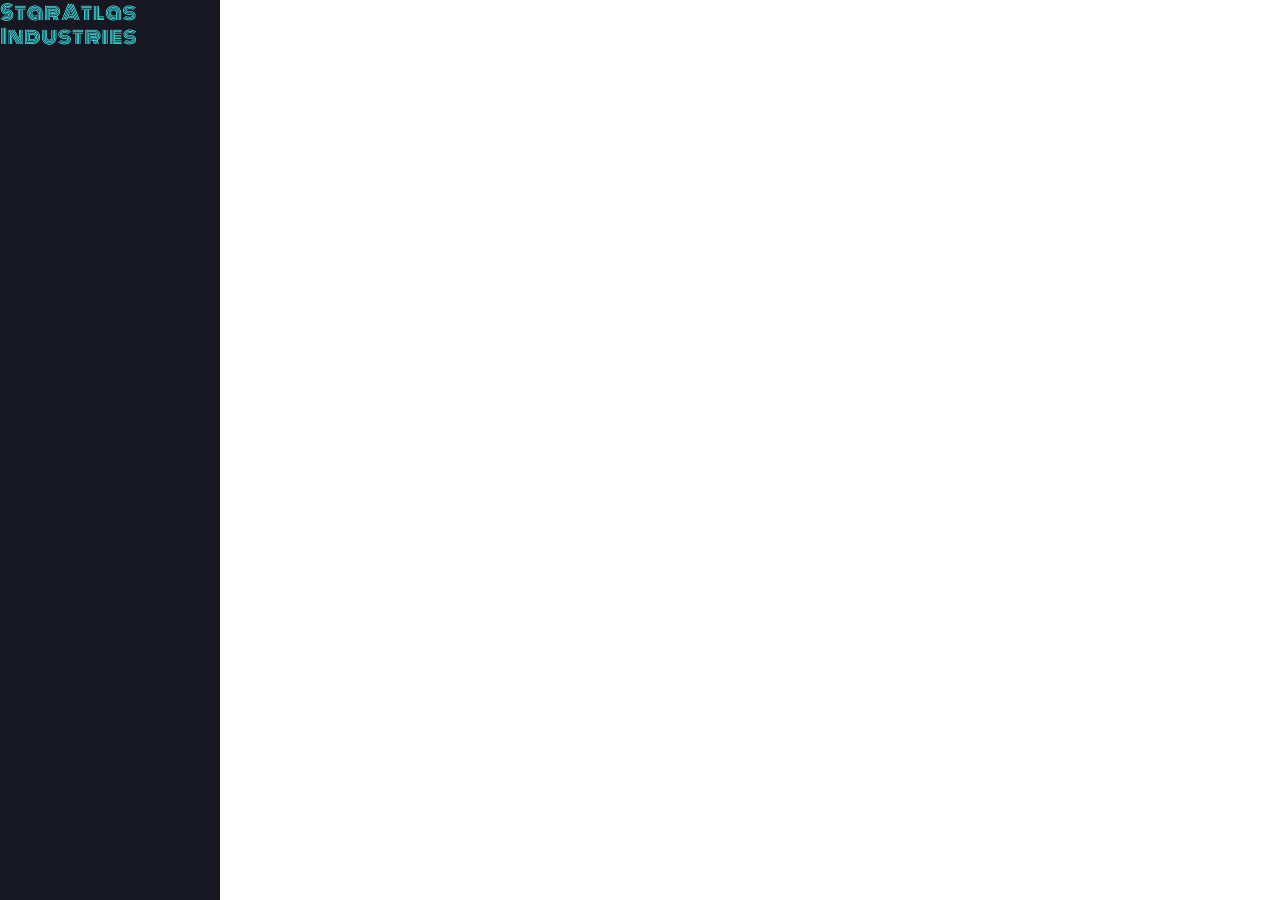
==== index.html @ be8d3963 "last update" ====
<!doctype html>
<html class="no-js" lang="es">
<head>
	<meta charset="utf-8">
	<meta http-equiv="x-ua-compatible" content="ie=edge">
	<title>StarAtlas Industries Dashboard Design</title>
	<meta name="description" content="">
	<meta name="viewport" content="width=device-width, initial-scale=1, shrink-to-fit=no">
	<link href="assets/images/logo/favicon.png" rel="shortcut icon" type="image/x-icon">

	<!--stylesheet-->
	<!--bootstrap css-->
	<link rel="stylesheet" href="assets/css/bootstrap.min.css">
	<link rel="stylesheet" href="assets/css/animate.min.css">
	<!--fontawesome css-->
	<link rel="stylesheet" href="https://cdnjs.cloudflare.com/ajax/libs/font-awesome/4.7.0/css/font-awesome.min.css">
	<!--jquery css-->
	<script src="assets/css/jquery-ui.min.css"></script>
	<!--carousel css-->
	<link rel="stylesheet" href="assets/css/owl.carousel.min.css">
	<script src=""></script>
	<link rel="stylesheet" href="assets/css/owl.theme.default.min.css">
	<!--style css-->
	<link rel="stylesheet" href="assets/css/style.css">

	<link rel="stylesheet" href="assets/css/responsive.css">

</head>

<body id="page-top">

	<!-- Full body ara  -->
	<div class="full_body_area">
		<!-- Left Menu  -->
		<div class="left_site_menu_area">
			<div class="logo">
				<a href="index.html">
					<img src="assets/images/logo/logo.png" alt="">
				</a>
			</div>
		</div>
		<!-- Left Menu  -->
		<!-- Right side content -->
		<div class="right_body_content">

		</div>
		<!-- Right side content -->
	</div>
	<!-- Full body ara  -->

	<!--jquery js-->
	<script src="assets/js/jquery.js"></script>
	<!--jquery ui js-->
	<script src="assets/js/jquery-ui.min.js"></script>
	<!--bootstrap js-->
	<script src="assets/js/bootstrap.bundle.min.js"></script>
	<!--carousel js-->
	<script src="assets/js/owl.carousel.min.js"></script>
	<!-- isotope -->
	<script src="assets/js/isotope.pkgd.min.js"></script>
	<!--custom js-->
	<script src="assets/js/custom.js"></script>
</body>

</html>
---- assets/css/style.css ----
body {
  margin: 0;
  padding: 0;
  font-family: 'Muli' !important;
  top:0 !important;
  font-size: 16px;
  font-weight: 400;
}

html, body, div, span, applet, object, iframe,
h1, h2, h3, h4, h5, h6, p, blockquote, pre,
a, abbr, acronym, address, big, cite, code,
del, dfn, em, img, ins, kbd, q, s, samp,
small, strike, strong, sub, sup, tt, var,
b, u, i, center,
dl, dt, dd, ol, ul, li,
fieldset, form, label, legend,
table, caption, tbody, tfoot, thead, tr, th, td,
article, aside, canvas, details, embed,
figure, figcaption, footer, header, hgroup,
menu, nav, output, ruby, section, summary,
time, mark, audio, video {
  margin: 0;
  padding: 0;
  border: 0;
  font-size: 100%;
  vertical-align: baseline; }

article, aside, details, figcaption, figure,
footer, header, hgroup, menu, nav, section {
  display: block; }

ol, ul {
  list-style: none; }

blockquote, q {
  quotes: none; }

blockquote:before, blockquote:after,
q:before, q:after {
  content: '';
  content: none; }

table {
  border-collapse: collapse;
  border-spacing: 0; }

h1 {
  margin: 0;
  padding: 0;
  list-style: none; }
h3 {
  margin: 0;
  padding: 0;
  list-style: none; }

h4 {
  margin: 0;
  padding: 0;
  list-style: none; }

h5 {
  margin: 0;
  padding: 0;
  list-style: none; }

h6 {
  margin: 0;
  padding: 0;
  list-style: none; }

p {
  margin: 0;
  padding: 0;
  list-style: none; }

ul {
  margin: 0;
  padding: 0;
  list-style: none; }

li {
  margin: 0;
  padding: 0;
  list-style: none; }

a {
  margin: 0;
  padding: 0;
  list-style: none;
  outline: none !important;
  text-decoration: none !important; 
}

input {
  outline: none !important; 
}

button {
  outline: none !important; 
}
img{
  max-width: 100%;
  height: auto;
}
.sp{
  padding-top: 110px;
  padding-bottom: 110px;
}
h1{
  font-size: 30px;
  font-weight: 900;
  line-height: normal;
  letter-spacing: 0.43px;
  color: #101820;
  margin-bottom: 17.6px;
  text-transform: uppercase;
}
h1 span{
  color: #00c1d5;
}
p{
  font-size: 16px;
  font-weight: normal;
  font-stretch: normal;
  font-style: normal;
  line-height: 1.28;
  letter-spacing: 0.26px;
  color: #101820;
}
p strong {
	color: #101820;
	font-size: 18px;
	padding-bottom: 8px;
	display: inline-block;
}
.bg_white{
  background-color: white;
}
.pt_0{
  padding-top: 0px;
}
.pb_0{
  padding-bottom: 0px;
}
.small_button a {
	font-family: Muli;
	font-size: 16px;
	font-weight: bold;
	font-stretch: normal;
	font-style: normal;
	line-height: normal;
	letter-spacing: normal;
	text-align: center;
	color: #ffffff;
	border-radius: 4px;
	background-color: #00c1d5;
	padding: 8px 27px;
	border-color: #00c1d5;
	margin-top: 15px !important;
	transition: 0.5s;
	display: inline-block;
}
.small_button a:hover{
	background-color: #101820;
}
#page-top {
    overflow-x: hidden !important;
    overflow-y: scroll !important;
}

/* Header Css  */
.left_site_menu_area {
	width: 220px;
	overflow: hidden;
	height: 100vh;
	background: #171721;
	position: fixed;
	z-index: 1;
	top: 0;
}

.right_body_content {
	width: calc(100% - 220px);
	height: 100%;
	background: #FCFBFE;
}
---- assets/css/responsive.css ----
@media all and (min-width: 1700px) {
	.container{
		max-width: 1440px;
	}

}
@media all and (max-width: 1266px) {
	.main_manu ul li a {
		font-size: 14px;
		margin-right: 25px;
	}

}
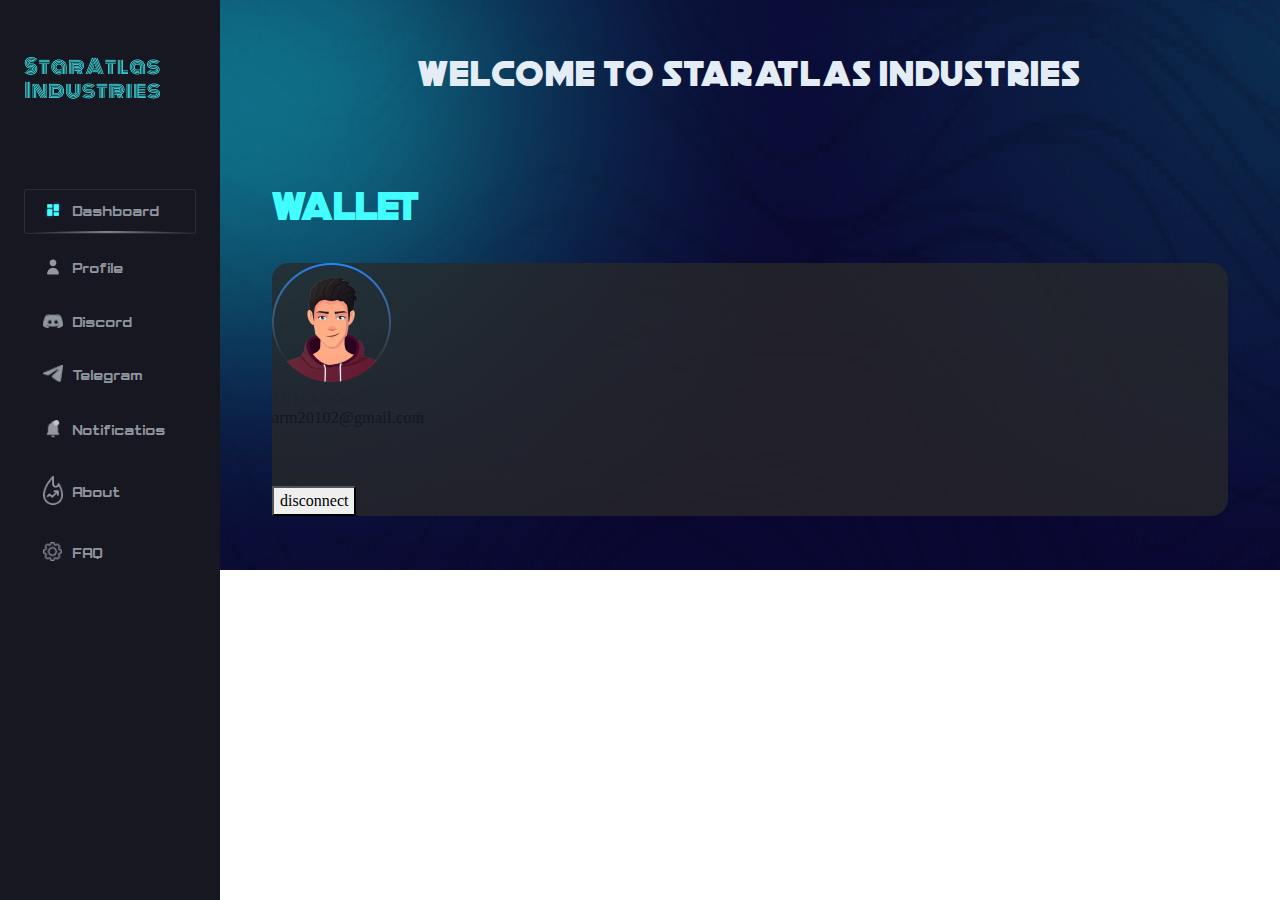
==== commit b93fe5b2: "last update" ====
--- a/index.html
+++ b/index.html
@@ -1,5 +1,6 @@
 <!doctype html>
 <html class="no-js" lang="es">
+
 <head>
 	<meta charset="utf-8">
 	<meta http-equiv="x-ua-compatible" content="ie=edge">
@@ -20,6 +21,10 @@
 	<link rel="stylesheet" href="assets/css/owl.carousel.min.css">
 	<script src=""></script>
 	<link rel="stylesheet" href="assets/css/owl.theme.default.min.css">
+	<!-- Google fonts  -->
+	<link href="https://fonts.googleapis.com/css2?family=Bebas+Neue&display=swap" rel="stylesheet">
+	<!-- Fonts Css  -->
+	<link rel="stylesheet" href="assets/fonts/fonts.css">
 	<!--style css-->
 	<link rel="stylesheet" href="assets/css/style.css">
 
@@ -33,16 +38,93 @@
 	<div class="full_body_area">
 		<!-- Left Menu  -->
 		<div class="left_site_menu_area">
-			<div class="logo">
-				<a href="index.html">
-					<img src="assets/images/logo/logo.png" alt="">
-				</a>
+			<div class="left_menu_area_content">
+				<div class="logo">
+					<a href="index.html">
+						<img src="assets/images/logo/logo.png" alt="">
+					</a>
+				</div>
+				<div class="menu">
+					<ul>
+						<li><a class="active" href="#"><span><img src="assets/images/icon/dashboard-icon.png" alt="Icon"></span>Dashboard</a></li>
+						<li><a href="#"><span><img src="assets/images/icon/icon-2.png" alt="Icon"></span>Profile</a></li>
+						<li><a href="#"><span><img src="assets/images/icon/icon-3.png" alt="Icon"></span>Discord</a></li>
+						<li><a href="#"><span><img src="assets/images/icon/icon-4.png" alt="Icon"></span>Telegram</a></li>
+						<li><a href="#"><span><img src="assets/images/icon/icon-5.png" alt="Icon"></span>Notificatios</a></li>
+						<li><a href="#"><span><img src="assets/images/icon/icon-6.png" alt="Icon"></span>About</a></li>
+						<li><a href="#"><span><img src="assets/images/icon/icon-7.png" alt="Icon"></span>FAQ</a></li>
+					</ul>
+				</div>
 			</div>
 		</div>
 		<!-- Left Menu  -->
 		<!-- Right side content -->
 		<div class="right_body_content">
+			<div class="right_content_full_body">
+				<!-- Top tite  -->
+				<div class="top_title">
+					<div class="container-fluid">
+						<div class="row">
+							<div class="col-12">
+								<div class="top_content text-center">
+									<h2>Welcome to StarAtlas Industries</h2>
+								</div>
+							</div>
+						</div>
+					</div>
+				</div>
+				<!-- Top tite  -->
+				<!-- wallet -->
+				<div class="wallet">
+					<div class="container">
+						<div class="row">
+							<div class="col-12">
+								<div class="title">
+									<h2>wallet</h2>
+								</div>
+							</div>
+						</div>
+					</div>
+				</div>
+				<!-- wallet -->
+				<div class="wallet_profile_section">
+					<div class="container">
+						<div class="row">
+							<div class="col-12">
+								<div class="wallet_area_full">
+									<div class="wallet_profile_area">
+										<!-- Profile Image  -->
+										<div class="profile_image_area">
+											<div class="profile_image">
+												<img src="assets/images/icon/profile-image.png" alt="Image">
+											</div>
+											<div class="profile_content">
+												<h2>MD> Michel</h2>
+												<p>arm20102@gmail.com</p>
+											</div>
+										</div>
+										<!-- Profile Image  -->
+										<div class="profile_desc">
+											<h2>168652658765183</h2>
+											<h4>Your Wallet Connected :</h4>
+											<h5>uytavwjchbaocuhqbwkjhbpoiausbclakjsbcoaiusybc</h5>
+											<button>disconnect</button>
+										</div>
+									</div>
+									<div class="wallet_profile_money">
+										<!-- Single Item  -->
+										<div class="wallet_single_item">
 
+										</div>
+										<!-- Single Item  -->
+									</div>
+								</div>
+							</div>
+						</div>
+					</div>
+				</div>
+
+			</div>
 		</div>
 		<!-- Right side content -->
 	</div>
--- a/assets/fonts/fonts.css
+++ b/assets/fonts/fonts.css
@@ -0,0 +1,16 @@
+@font-face {
+    font-family: 'Striker';
+    src: url('Striker.woff2') format('woff2'),
+        url('Striker.woff') format('woff');
+    font-weight: normal;
+    font-style: normal;
+    font-display: swap;
+}
+@font-face {
+    font-family: 'Death Star';
+    src: url('DeathStar.woff2') format('woff2'),
+        url('DeathStar.woff') format('woff');
+    font-weight: normal;
+    font-style: normal;
+    font-display: swap;
+}
--- a/assets/css/style.css
+++ b/assets/css/style.css
@@ -169,6 +169,8 @@
     overflow-y: scroll !important;
 }
 
+/* font-family: 'Bebas Neue', cursive; */
+
 /* Header Css  */
 .left_site_menu_area {
 	width: 220px;
@@ -178,10 +180,96 @@
 	position: fixed;
 	z-index: 1;
 	top: 0;
-}
-
+	left: 0;
+	
+}
+.left_menu_area_content{
+  padding: 24px;
+}
 .right_body_content {
 	width: calc(100% - 220px);
 	height: 100%;
-	background: #FCFBFE;
+}
+.full_body_area {
+	background: url(../images/banner/hero-banner.png) repeat scroll;
+	display: -webkit-box;
+	display: -ms-flexbox;
+	display: flex;
+	-webkit-box-pack: flex-end;
+	-ms-flex-pack: flex-end;
+	justify-content: flex-end;
+	overflow: hidden;
+	background-size: cover;
+	background-position: center center;
+}
+.logo {
+	padding-top: 30px;
+	margin-bottom: 80px;
+}
+.right_content_full_body {
+	padding: 54px 40px;
+}
+.menu ul li a {
+	display: flex;
+	align-items: center;
+	font-family: 'Striker';
+	text-transform: capitalize;
+	color: rgba(228, 237, 245, 0.6);
+	font-size: 10px;
+	padding: 10px 18px;
+	margin-bottom: 12px;
+  transition: 0.6s;
+  border: 1px solid transparent;
+	box-sizing: border-box;
+}
+.menu ul li a span {
+	width: 20px;
+	margin-right: 9px;
+}
+.menu ul li a img {
+	width: 20px;
+}
+
+.active {
+	border: 1px solid rgba(228, 237, 245, 0.1) !important;
+	box-sizing: border-box;
+	border-radius: 3px;
+	background: url(../images/icon/hover-line.png) no-repeat scroll;
+	background-size: 100%;
+	background-position: bottom left;
+}
+
+.menu ul li a:hover {
+  border: 1px solid rgba(228, 237, 245, 0.1);
+	box-sizing: border-box;
+	border-radius: 3px;
+	background: url(../images/icon/hover-line.png) no-repeat scroll;
+	background-size: 100%;
+	background-position: bottom left;
+  transition: 0.6s;
+}
+
+.top_content h2 {
+	font-family: 'Death Star';
+	text-align: center;
+	letter-spacing: 0.05em;
+	text-transform: capitalize;
+	color: #E4EDF5;
+	font-size: 35px;
+}
+.wallet {
+	padding-top: 88px;
+  padding-bottom: 33px;
+}
+.title h2 {
+	font-family: 'Death Star';
+	font-style: normal;
+	font-weight: 400;
+	font-size: 40px;
+	line-height: 46px;
+	color: #43FEFF;
+}
+.wallet_area_full {
+	background: rgba(41, 41, 41, 0.76);
+	border-radius: 17px;
 }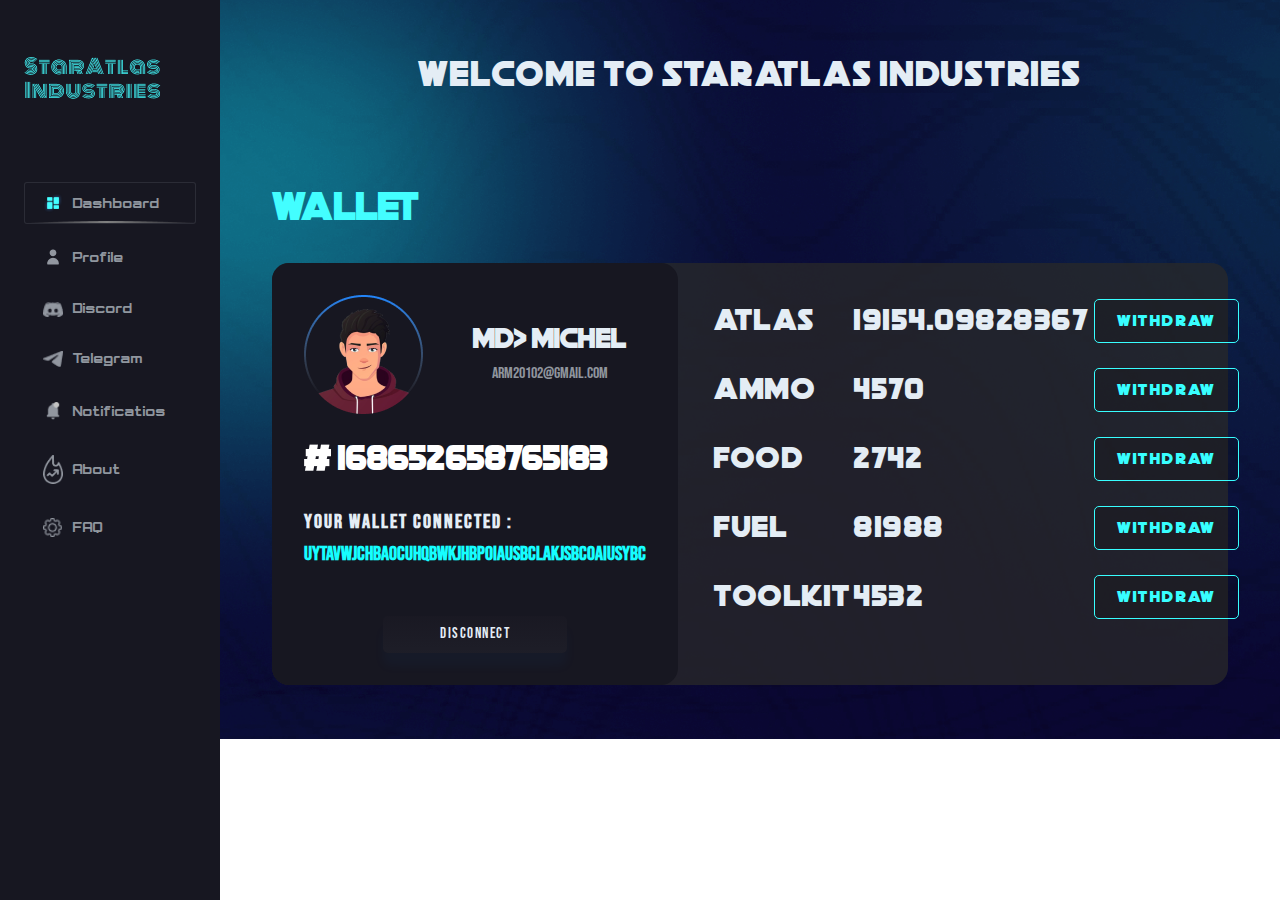
==== commit e7f8f329: "last update" ====
--- a/index.html
+++ b/index.html
@@ -105,16 +105,49 @@
 										</div>
 										<!-- Profile Image  -->
 										<div class="profile_desc">
-											<h2>168652658765183</h2>
+											<h2><img src="assets/images/icon/hash.png" alt="ICon"> 168652658765183</h2>
 											<h4>Your Wallet Connected :</h4>
 											<h5>uytavwjchbaocuhqbwkjhbpoiausbclakjsbcoaiusybc</h5>
-											<button>disconnect</button>
+											<div class="btn_cus">
+												<button>disconnect</button>
+											</div>
 										</div>
 									</div>
+
 									<div class="wallet_profile_money">
 										<!-- Single Item  -->
 										<div class="wallet_single_item">
-
+											<h3>atlas</h3>
+											<h3>19154.09828367</h3>
+											<button type="button">Withdraw</button>
+										</div>
+										<!-- Single Item  -->
+										<!-- Single Item  -->
+										<div class="wallet_single_item">
+											<h3>ammo</h3>
+											<h3>4570</h3>
+											<button type="button">Withdraw</button>
+										</div>
+										<!-- Single Item  -->
+										<!-- Single Item  -->
+										<div class="wallet_single_item">
+											<h3>food</h3>
+											<h3>2742</h3>
+											<button type="button">Withdraw</button>
+										</div>
+										<!-- Single Item  -->
+										<!-- Single Item  -->
+										<div class="wallet_single_item">
+											<h3>fuel</h3>
+											<h3>81988</h3>
+											<button type="button">Withdraw</button>
+										</div>
+										<!-- Single Item  -->
+										<!-- Single Item  -->
+										<div class="wallet_single_item">
+											<h3>toolkit</h3>
+											<h3>4532</h3>
+											<button type="button">Withdraw</button>
 										</div>
 										<!-- Single Item  -->
 									</div>
--- a/assets/css/style.css
+++ b/assets/css/style.css
@@ -101,72 +101,13 @@
 }
 img{
   max-width: 100%;
+  vertical-align: middle;
   height: auto;
 }
-.sp{
-  padding-top: 110px;
-  padding-bottom: 110px;
-}
-h1{
-  font-size: 30px;
-  font-weight: 900;
-  line-height: normal;
-  letter-spacing: 0.43px;
-  color: #101820;
-  margin-bottom: 17.6px;
-  text-transform: uppercase;
-}
-h1 span{
-  color: #00c1d5;
-}
-p{
-  font-size: 16px;
-  font-weight: normal;
-  font-stretch: normal;
-  font-style: normal;
-  line-height: 1.28;
-  letter-spacing: 0.26px;
-  color: #101820;
-}
-p strong {
-	color: #101820;
-	font-size: 18px;
-	padding-bottom: 8px;
-	display: inline-block;
-}
-.bg_white{
-  background-color: white;
-}
-.pt_0{
-  padding-top: 0px;
-}
-.pb_0{
-  padding-bottom: 0px;
-}
-.small_button a {
-	font-family: Muli;
-	font-size: 16px;
-	font-weight: bold;
-	font-stretch: normal;
-	font-style: normal;
-	line-height: normal;
-	letter-spacing: normal;
-	text-align: center;
-	color: #ffffff;
-	border-radius: 4px;
-	background-color: #00c1d5;
-	padding: 8px 27px;
-	border-color: #00c1d5;
-	margin-top: 15px !important;
-	transition: 0.5s;
-	display: inline-block;
-}
-.small_button a:hover{
-	background-color: #101820;
-}
+
+
 #page-top {
     overflow-x: hidden !important;
-    overflow-y: scroll !important;
 }
 
 /* font-family: 'Bebas Neue', cursive; */
@@ -269,7 +210,150 @@
 	line-height: 46px;
 	color: #43FEFF;
 }
+.wallet_profile_area {
+	background: #171721;
+	border-radius: 17px;
+	padding: 32px;
+	width: 420px;
+}
 .wallet_area_full {
 	background: rgba(41, 41, 41, 0.76);
 	border-radius: 17px;
+	display: flex;
+	justify-content: flex-start;
+}
+.wallet_profile_money {
+	padding: 36px;
+	width: 100%;
+}
+.wallet_single_item {
+	display: flex;
+	justify-content: space-between;
+	align-items: center;
+	text-align: left;
+	margin-bottom: 25px;
+}
+div.wallet_single_item > h3:nth-child(1){
+  width: 140px;
+}
+div.wallet_single_item > h3:nth-child(2){
+  width: 240px;
+}
+.wallet_single_item h3 {
+	text-align: left;
+	display: inline-block;
+	font-family: 'Death Star';
+	letter-spacing: 0.05em;
+	text-transform: capitalize;
+	color: #E4EDF5;
+	font-weight: 400;
+	font-size: 30px;
+}
+.wallet_single_item button {
+	letter-spacing: 0.1em;
+	text-transform: capitalize;
+	color: #38FEFF;
+	background: rgba(15, 15, 15, 0.21);
+	border: 0.25px solid #38FEFF;
+	box-sizing: border-box;
+	border-radius: 5px;
+	font-family: 'Death Star';
+	padding: 9px 22px;
+  font-weight: 400;
+  transition: 0.5s;
+}
+.wallet_single_item button:hover {
+	background: #000;
+	color: #FFF;
+	border: 1px solid #000;
+  transition: 0.5s;
+}
+.profile_image img {
+	width: 100%;
+	object-fit: cover;
+}
+.profile_image {
+	min-width: 119px;
+	min-height: 119px;
+}
+.profile_content {
+	margin-left: 30px;
+	text-align: center;
+	width: 100%;
+}
+.profile_image_area {
+	display: flex;
+	justify-content: flex-start;
+	align-items: center;
+	margin-bottom: 24px;
+}
+.profile_content h2 {
+	text-transform: capitalize;
+	color: #E4EDF5;
+	font-family: 'Death Star';
+	font-style: normal;
+	font-weight: 400;
+	font-size: 28px;
+	padding-bottom: 6px;
+}
+.profile_content p {
+	text-transform: capitalize;
+	color: rgba(228, 237, 245, 0.6);
+	font-family: 'Bebas Neue';
+	font-style: normal;
+	font-weight: 400;
+	font-size: 16px;
+}
+.profile_desc h2 {
+	text-transform: capitalize;
+	color: #FFFFFF;
+	font-style: normal;
+	font-weight: 400;
+	font-size: 35px;
+	padding-bottom: 30px;
+	font-family: 'Death Star';
+}
+.profile_desc h4 {
+	text-transform: capitalize;
+	color: #E4EDF5;
+	font-family: 'Bebas Neue';
+	font-style: normal;
+	font-weight: 700;
+	font-size: 20px;
+	letter-spacing: 0.1em;
+	padding-bottom: 8px;
+}
+.profile_desc h5 {
+	text-transform: capitalize;
+	color: #16FEFF;
+	font-family: 'Bebas Neue';
+	font-style: normal;
+	font-weight: 700;
+	font-size: 20px;
+	padding-bottom: 50px;
+}
+.btn_cus button {
+	background: linear-gradient(180deg, #181721 -33.75%, #22232D 208.75%);
+	box-shadow: 0px 13px 12px rgba(34, 133, 250, 0.04);
+	border-radius: 5px;
+	letter-spacing: 0.1em;
+	text-transform: capitalize;
+	color: #E4EDF5;
+	font-family: 'Bebas Neue';
+	font-style: normal;
+	font-weight: 400;
+	font-size: 15px;
+	border: none;
+	text-align: center;
+	padding: 7px 57px;
+  transition: 0.5s;
+}
+.btn_cus {
+	text-align: center;
+}
+
+.btn_cus button:hover {
+	background: #000;
+	color: #FFF;
+  transition: 0.5s;
 }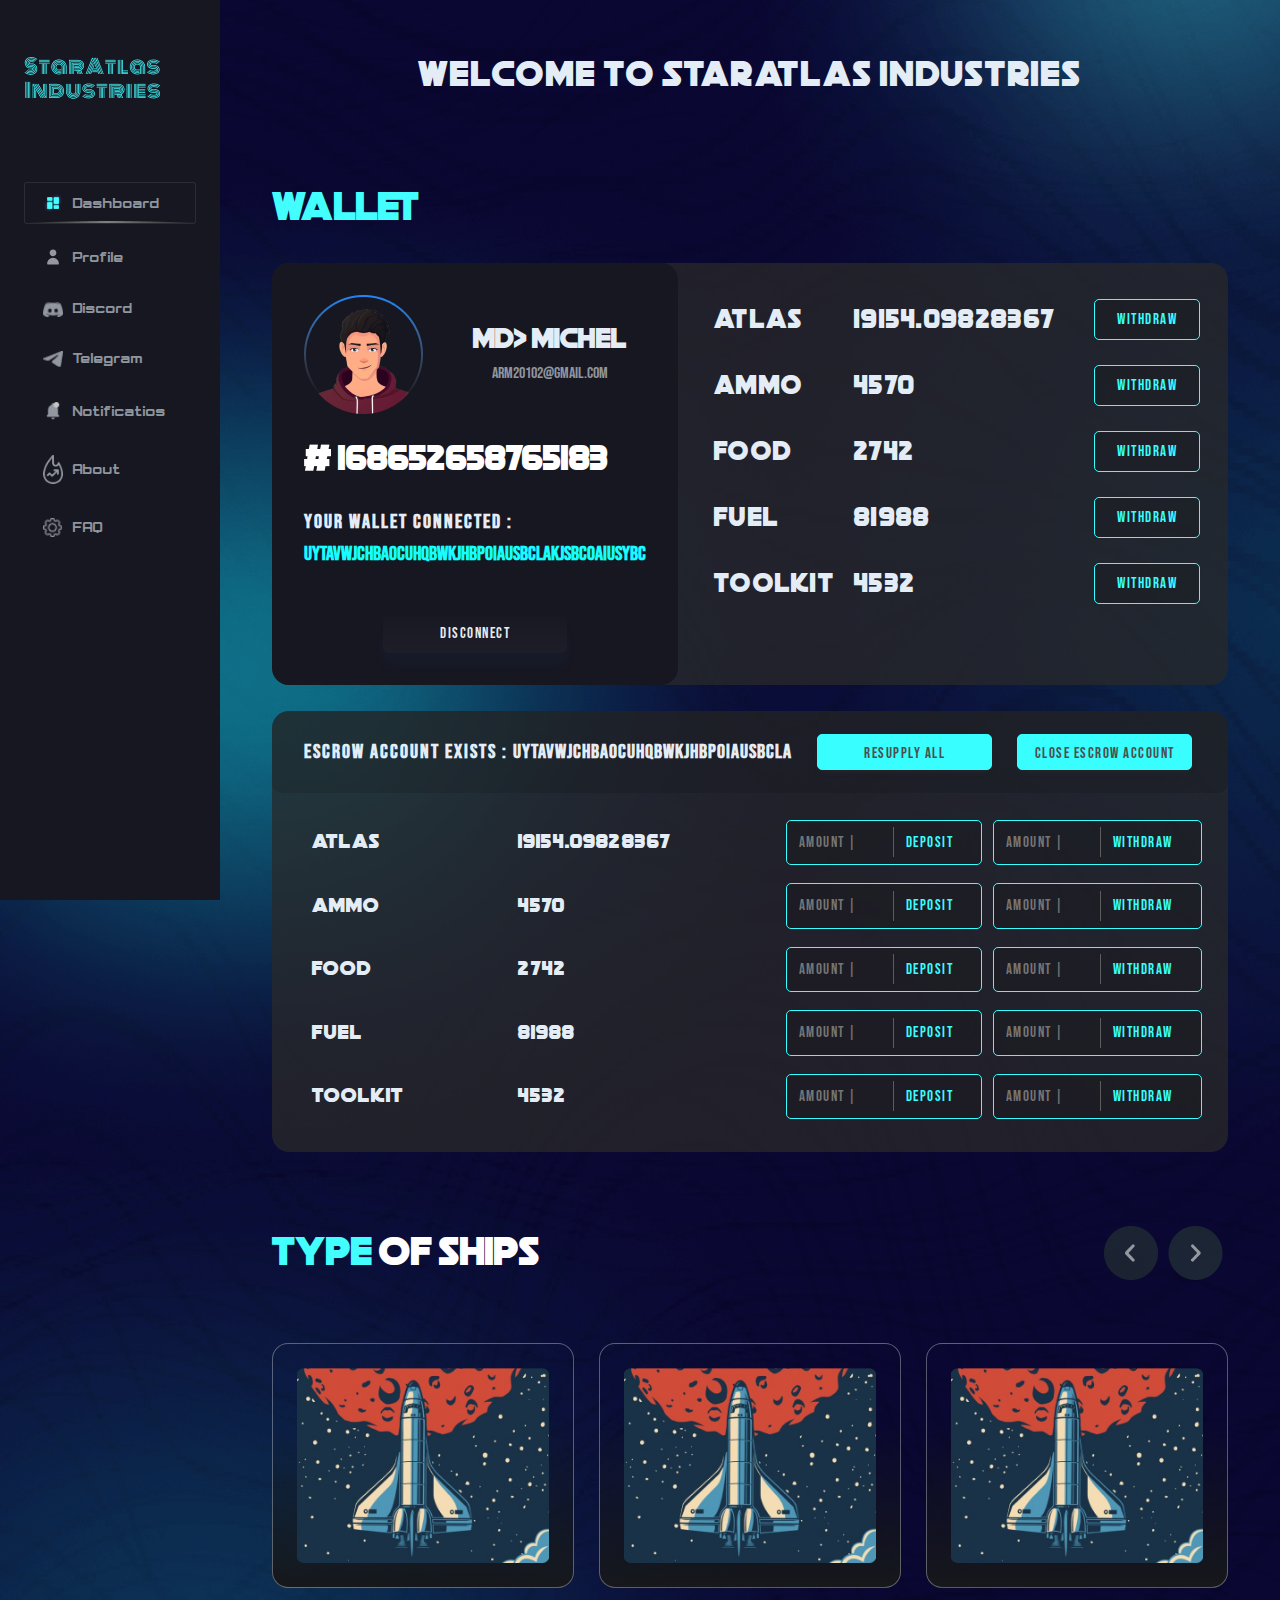
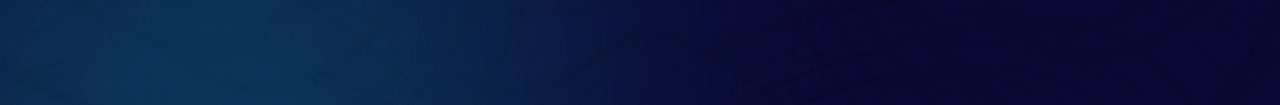
==== commit b01f68bd: "last update" ====
--- a/index.html
+++ b/index.html
@@ -46,11 +46,16 @@
 				</div>
 				<div class="menu">
 					<ul>
-						<li><a class="active" href="#"><span><img src="assets/images/icon/dashboard-icon.png" alt="Icon"></span>Dashboard</a></li>
-						<li><a href="#"><span><img src="assets/images/icon/icon-2.png" alt="Icon"></span>Profile</a></li>
-						<li><a href="#"><span><img src="assets/images/icon/icon-3.png" alt="Icon"></span>Discord</a></li>
-						<li><a href="#"><span><img src="assets/images/icon/icon-4.png" alt="Icon"></span>Telegram</a></li>
-						<li><a href="#"><span><img src="assets/images/icon/icon-5.png" alt="Icon"></span>Notificatios</a></li>
+						<li><a class="active-menu" href="#"><span><img src="assets/images/icon/dashboard-icon.png"
+										alt="Icon"></span>Dashboard</a></li>
+						<li><a href="#"><span><img src="assets/images/icon/icon-2.png" alt="Icon"></span>Profile</a>
+						</li>
+						<li><a href="#"><span><img src="assets/images/icon/icon-3.png" alt="Icon"></span>Discord</a>
+						</li>
+						<li><a href="#"><span><img src="assets/images/icon/icon-4.png" alt="Icon"></span>Telegram</a>
+						</li>
+						<li><a href="#"><span><img src="assets/images/icon/icon-5.png"
+										alt="Icon"></span>Notificatios</a></li>
 						<li><a href="#"><span><img src="assets/images/icon/icon-6.png" alt="Icon"></span>About</a></li>
 						<li><a href="#"><span><img src="assets/images/icon/icon-7.png" alt="Icon"></span>FAQ</a></li>
 					</ul>
@@ -156,7 +161,233 @@
 						</div>
 					</div>
 				</div>
-
+				<!-- wallet -->
+				<!-- Deposit -->
+				<div class="deposit_section">
+					<div class="container">
+						<div class="row">
+							<div class="col-12">
+								<div class="deposit_area_full">
+									<!-- Top Deposit  -->
+									<div class="deposit_top_area">
+										<div class="deposit_top_item">
+											<h4>eSCROW aCCOUNT EXISTS : <span>uytavwjchbaocuhqbwkjhbpoiausbcla</span>
+											</h4>
+										</div>
+										<div class="deposit_top_item">
+											<div class="resupply_btn">
+												<button type="submit">resupply all</button>
+											</div>
+											<div class="resupply_btn">
+												<button type="submit">Close escrow account</button>
+											</div>
+
+										</div>
+									</div>
+									<!-- Top Deposit  -->
+									<!-- deposit Input  -->
+									<div class="deposit_input_area">
+										<div class="deposit_id_area">
+											<!-- Signle Item input  -->
+											<div class="deposit_single_item">
+												<h3>atlas</h3>
+												<h3>19154.09828367</h3>
+												<div class="deposit_input">
+													<input type="text" placeholder="amount |">
+													<button type="submit">Deposit</button>
+												</div>
+												<div class="deposit_input">
+													<input type="text" placeholder="amount |">
+													<button type="submit">Withdraw</button>
+												</div>
+											</div>
+											<!-- Signle Item input  -->
+											<!-- Signle Item input  -->
+											<div class="deposit_single_item">
+												<h3>ammo</h3>
+												<h3>4570</h3>
+												<div class="deposit_input">
+													<input type="text" placeholder="amount |">
+													<button type="submit">Deposit</button>
+												</div>
+												<div class="deposit_input">
+													<input type="text" placeholder="amount |">
+													<button type="submit">Withdraw</button>
+												</div>
+											</div>
+											<!-- Signle Item input  -->
+											<!-- Signle Item input  -->
+											<div class="deposit_single_item">
+												<h3>food</h3>
+												<h3>2742</h3>
+												<div class="deposit_input">
+													<input type="text" placeholder="amount |">
+													<button type="submit">Deposit</button>
+												</div>
+												<div class="deposit_input">
+													<input type="text" placeholder="amount |">
+													<button type="submit">Withdraw</button>
+												</div>
+											</div>
+											<!-- Signle Item input  -->
+											<!-- Signle Item input  -->
+											<div class="deposit_single_item">
+												<h3>fuel</h3>
+												<h3>81988</h3>
+												<div class="deposit_input">
+													<input type="text" placeholder="amount |">
+													<button type="submit">Deposit</button>
+												</div>
+												<div class="deposit_input">
+													<input type="text" placeholder="amount |">
+													<button type="submit">Withdraw</button>
+												</div>
+											</div>
+											<!-- Signle Item input  -->
+
+											<!-- Signle Item input  -->
+											<div class="deposit_single_item">
+												<h3>toolkit</h3>
+												<h3>4532</h3>
+												<div class="deposit_input">
+													<input type="text" placeholder="amount |">
+													<button type="submit">Deposit</button>
+												</div>
+												<div class="deposit_input">
+													<input type="text" placeholder="amount |">
+													<button type="submit">Withdraw</button>
+												</div>
+											</div>
+											<!-- Signle Item input  -->
+										</div>
+									</div>
+									<!-- deposit Input  -->
+								</div>
+							</div>
+						</div>
+					</div>
+				</div>
+				<!-- Deposit -->
+				<!-- Type of ships -->
+				<div class="type_of_ships_section">
+					<div class="container">
+						<div class="row">
+							<div class="col-12">
+								<div class="type_of_area_full">
+									<div class="type_of_title">
+										<h2>Type <span>of ships</span></h2>
+									</div>
+									<div class="type_of_owl_area">
+										<div class="slider_owl_area owl-carousel owl-theme">
+											<!-- Single Item  -->
+											<div class="owl_single_item">
+												<div class="owl_image">
+													<img src="assets/images/banner/roket-1.png" alt="image">
+													<div class="id_btn">
+														<h4>154979</h4>
+													</div>
+												</div>
+												<div class="owl_detials_c_area">
+													<div class="owl_detials_c">
+														<div class="love_icon">
+															<img src="assets/images/icon/love.png" alt="Love Icon">
+														</div>
+														<div class="detals_btn">
+															<a href="#">Details</a>
+														</div>
+													</div>
+												</div>
+											</div>
+											<!-- Single Item  -->
+											<!-- Single Item  -->
+											<div class="owl_single_item">
+												<div class="owl_image">
+													<img src="assets/images/banner/roket-1.png" alt="image">
+													<div class="id_btn">
+														<h4>154979</h4>
+													</div>
+												</div>
+												<div class="owl_detials_c_area">
+													<div class="owl_detials_c">
+														<div class="love_icon">
+															<img src="assets/images/icon/love.png" alt="Love Icon">
+														</div>
+														<div class="detals_btn">
+															<a href="#">Details</a>
+														</div>
+													</div>
+												</div>
+											</div>
+											<!-- Single Item  -->
+											<!-- Single Item  -->
+											<div class="owl_single_item">
+												<div class="owl_image">
+													<img src="assets/images/banner/roket-1.png" alt="image">
+													<div class="id_btn">
+														<h4>154979</h4>
+													</div>
+												</div>
+												<div class="owl_detials_c_area">
+													<div class="owl_detials_c">
+														<div class="love_icon">
+															<img src="assets/images/icon/love.png" alt="Love Icon">
+														</div>
+														<div class="detals_btn">
+															<a href="#">Details</a>
+														</div>
+													</div>
+												</div>
+											</div>
+											<!-- Single Item  -->
+											<!-- Single Item  -->
+											<div class="owl_single_item">
+												<div class="owl_image">
+													<img src="assets/images/banner/roket-1.png" alt="image">
+													<div class="id_btn">
+														<h4>154979</h4>
+													</div>
+												</div>
+												<div class="owl_detials_c_area">
+													<div class="owl_detials_c">
+														<div class="love_icon">
+															<img src="assets/images/icon/love.png" alt="Love Icon">
+														</div>
+														<div class="detals_btn">
+															<a href="#">Details</a>
+														</div>
+													</div>
+												</div>
+											</div>
+											<!-- Single Item  -->
+											<!-- Single Item  -->
+											<div class="owl_single_item">
+												<div class="owl_image">
+													<img src="assets/images/banner/roket-1.png" alt="image">
+													<div class="id_btn">
+														<h4>154979</h4>
+													</div>
+												</div>
+												<div class="owl_detials_c_area">
+													<div class="owl_detials_c">
+														<div class="love_icon">
+															<img src="assets/images/icon/love.png" alt="Love Icon">
+														</div>
+														<div class="detals_btn">
+															<a href="#">Details</a>
+														</div>
+													</div>
+												</div>
+											</div>
+											<!-- Single Item  -->
+										
+										</div>
+									</div>
+								</div>
+							</div>
+						</div>
+					</div>
+				</div>
+				<!-- Type of ships -->
 			</div>
 		</div>
 		<!-- Right side content -->
--- a/assets/css/style.css
+++ b/assets/css/style.css
@@ -1,7 +1,6 @@
 body {
   margin: 0;
   padding: 0;
-  font-family: 'Muli' !important;
   top:0 !important;
   font-size: 16px;
   font-weight: 400;
@@ -171,7 +170,7 @@
 	width: 20px;
 }
 
-.active {
+.active-menu {
 	border: 1px solid rgba(228, 237, 245, 0.1) !important;
 	box-sizing: border-box;
 	border-radius: 3px;
@@ -233,10 +232,10 @@
 	text-align: left;
 	margin-bottom: 25px;
 }
-div.wallet_single_item > h3:nth-child(1){
+.wallet_profile_money div.wallet_single_item > h3:nth-child(1){
   width: 140px;
 }
-div.wallet_single_item > h3:nth-child(2){
+.wallet_profile_money div.wallet_single_item > h3:nth-child(2){
   width: 240px;
 }
 .wallet_single_item h3 {
@@ -247,7 +246,7 @@
 	text-transform: capitalize;
 	color: #E4EDF5;
 	font-weight: 400;
-	font-size: 30px;
+	font-size: 26px;
 }
 .wallet_single_item button {
 	letter-spacing: 0.1em;
@@ -257,10 +256,13 @@
 	border: 0.25px solid #38FEFF;
 	box-sizing: border-box;
 	border-radius: 5px;
-	font-family: 'Death Star';
 	padding: 9px 22px;
-  font-weight: 400;
-  transition: 0.5s;
+	transition: 0.5s;
+	height: 41px;
+	font-family: 'Bebas Neue';
+	font-style: normal;
+	font-weight: 400;
+	font-size: 15px;
 }
 .wallet_single_item button:hover {
 	background: #000;
@@ -351,9 +353,245 @@
 .btn_cus {
 	text-align: center;
 }
-
 .btn_cus button:hover {
 	background: #000;
 	color: #FFF;
   transition: 0.5s;
+}
+/* Deposit Css */
+.deposit_area_full {
+	
+	background: rgba(41, 41, 41, 0.76);
+	border-radius: 17px;
+	margin-top: 26px;
+}
+.deposit_top_area {
+	background: rgba(0, 0, 0, 0.11);
+	border-radius: 17px 17px 10px 10px;
+	display: flex;
+	justify-content: space-between;
+	align-items: center;
+	padding: 23px 36px 23px 32px;
+}
+.deposit_top_item h4 {
+	letter-spacing: 0.1em;
+	text-transform: capitalize;
+	color: #E4EDF5;
+	font-style: normal;
+	font-weight: 700;
+	font-size: 20px;
+	font-family: 'Bebas Neue', cursive;
+}
+.deposit_top_item h4 span {
+	letter-spacing: 1px;
+}
+.deposit_top_item {
+	display: flex;
+	justify-content: flex-end;
+}
+.resupply_btn button {
+	background: #38FEFF;
+	box-shadow: 0px 4px 10px -7px #3A3A3A;
+	border-radius: 5px;
+	border: 1px solid #38FEFF;
+	margin-left: 25px;
+	letter-spacing: 0.1em;
+	text-transform: capitalize;
+	color: #4D4D4D;
+	font-family: 'Bebas Neue';
+	font-style: normal;
+	font-weight: 400;
+	font-size: 15px;
+	padding: 8px 5px;
+	width: 175px;
+  	transition: 0.5s;
+	height: 36px;
+}
+.resupply_btn button:hover {
+	background: #000;
+	color: #FFF;
+	transition: 0.5s;
+  border: 1px solid #000;
+}
+.deposit_single_item {
+	display: flex;
+	justify-content: space-between;
+	align-items: center;
+	margin-bottom: 18px;
+}
+.deposit_id_area {
+	padding: 27px 26px 15px 40px;
+}
+.deposit_single_item h3 {
+	text-align: left;
+	display: inline-block;
+	font-family: 'Death Star';
+	letter-spacing: 0.05em;
+	text-transform: capitalize;
+	color: #E4EDF5;
+	font-weight: 400;
+	font-size: 20px;
+	text-align: left;
+}
+
+.deposit_id_area div.deposit_single_item > h3:nth-child(1){
+  width: 195px;
+}
+.deposit_id_area div.deposit_single_item > h3:nth-child(2){
+  width: 257px;
+}
+
+.deposit_input {
+	padding: 9px 22px 9px 10px;
+	background: rgba(15, 15, 15, 0.21);
+	border: 0.25px solid #38FEFF;
+	box-sizing: border-box;
+	border-radius: 5px;
+  position: relative;
+}
+.deposit_input::after {
+	position: absolute;
+	content: "";
+	height: 30px;
+	width: 1px;
+	background-color: #5C5C5C;
+	left: 106px;
+	top: 0;
+	bottom: 0;
+	z-index: 1;
+	margin: auto;
+}
+.deposit_input input {
+	letter-spacing: 0.1em;
+	text-transform: capitalize;
+	color: #797979;
+	background: transparent;
+	border: none;
+	font-family: 'Bebas Neue';
+	font-style: normal;
+	font-weight: 400;
+	font-size: 15px;
+	width: 70px;
+	margin-right: 26px;
+}
+.deposit_input button {
+	letter-spacing: 0.1em;
+	text-transform: capitalize;
+	color: #38FEFF;
+	background: transparent;
+	border: none;
+	font-family: 'Bebas Neue';
+	font-style: normal;
+	font-weight: 400;
+	font-size: 15px;
+  padding-left: 8px;
+}
+.type_of_ships_section {
+	margin-top: 77px;
+	padding-bottom: 63px;
+}
+.type_of_title {
+	padding-bottom: 68px;
+}
+.type_of_title h2 {
+	font-family: 'Death Star';
+	font-style: normal;
+	font-weight: 400;
+	font-size: 40px;
+	line-height: 46px;
+	color: #43FEFF;
+}
+.type_of_title h2 span {
+	color: #FFF;
+}
+
+/* Slider Css  */
+.owl_single_item {
+	border: 1.5px solid rgba(255, 255, 255, 0.32);
+	box-sizing: border-box;
+	border-radius: 16px;
+	padding: 24px;
+	position: relative;
+	transition: 0.5s;
+	background: linear-gradient(360deg, #16181B 0%, rgba(22, 24, 27, 0) 70.26%);
+}
+.owl_detials_c {
+	display: flex;
+	justify-content: space-between;
+	align-items: center;
+	padding-top: 40px;
+}
+.love_icon {
+	width: 40px;
+	height: 40px;
+}
+.detals_btn a {
+	background: #38FEFF;
+	box-shadow: 0px 4px 10px -7px #3A3A3A;
+	border-radius: 5px;
+	letter-spacing: 0.1em;
+	text-transform: capitalize;
+	color: #414141;
+	font-family: 'Bebas Neue';
+	font-style: normal;
+	font-weight: 400;
+	font-size: 15px;
+	padding: 6px 50px;
+	display: inline-block;
+	line-height: 1.7;
+	height: 35px;
+	transition: 0.5s;
+}
+.detals_btn a:hover {
+	background: #000;
+	color: #FFF;
+	transition: 0.5s;
+}
+.id_btn h4 {
+	background: rgba(0, 0, 0, 0.5);
+	border-radius: 8px;
+	display: inline-block;
+	font-style: normal;
+	font-weight: 700;
+	font-size: 16px;
+	line-height: 20px;
+	color: #FFFFFF;
+	font-family: 'Bebas Neue';
+	text-align: center;
+	padding: 13px 32px;
+}
+
+.id_btn {
+	width: max-content;
+	position: absolute;
+	top: 37px;
+	right: 38px;
+	display: none;
+	transition: 0.5s;
+}
+.owl_single_item:hover .id_btn{
+	display: block;
+	transition: 0.5s;
+}
+
+.owl_detials_c_area {
+	display: none;
+	transition: 0.5s;
+}
+.owl_single_item:hover .owl_detials_c_area{
+	display: block;
+	transition: 0.5s;
+}
+
+.owl-theme .owl-nav {
+	margin-top: 0;
+	width: max-content;
+	position: absolute;
+	top: -122px;
+	right: 0;
+}
+.owl-theme .owl-nav [class*="owl-"]:hover {
+	background: transparent;
+	color: #FFF;
+	text-decoration: none;
 }